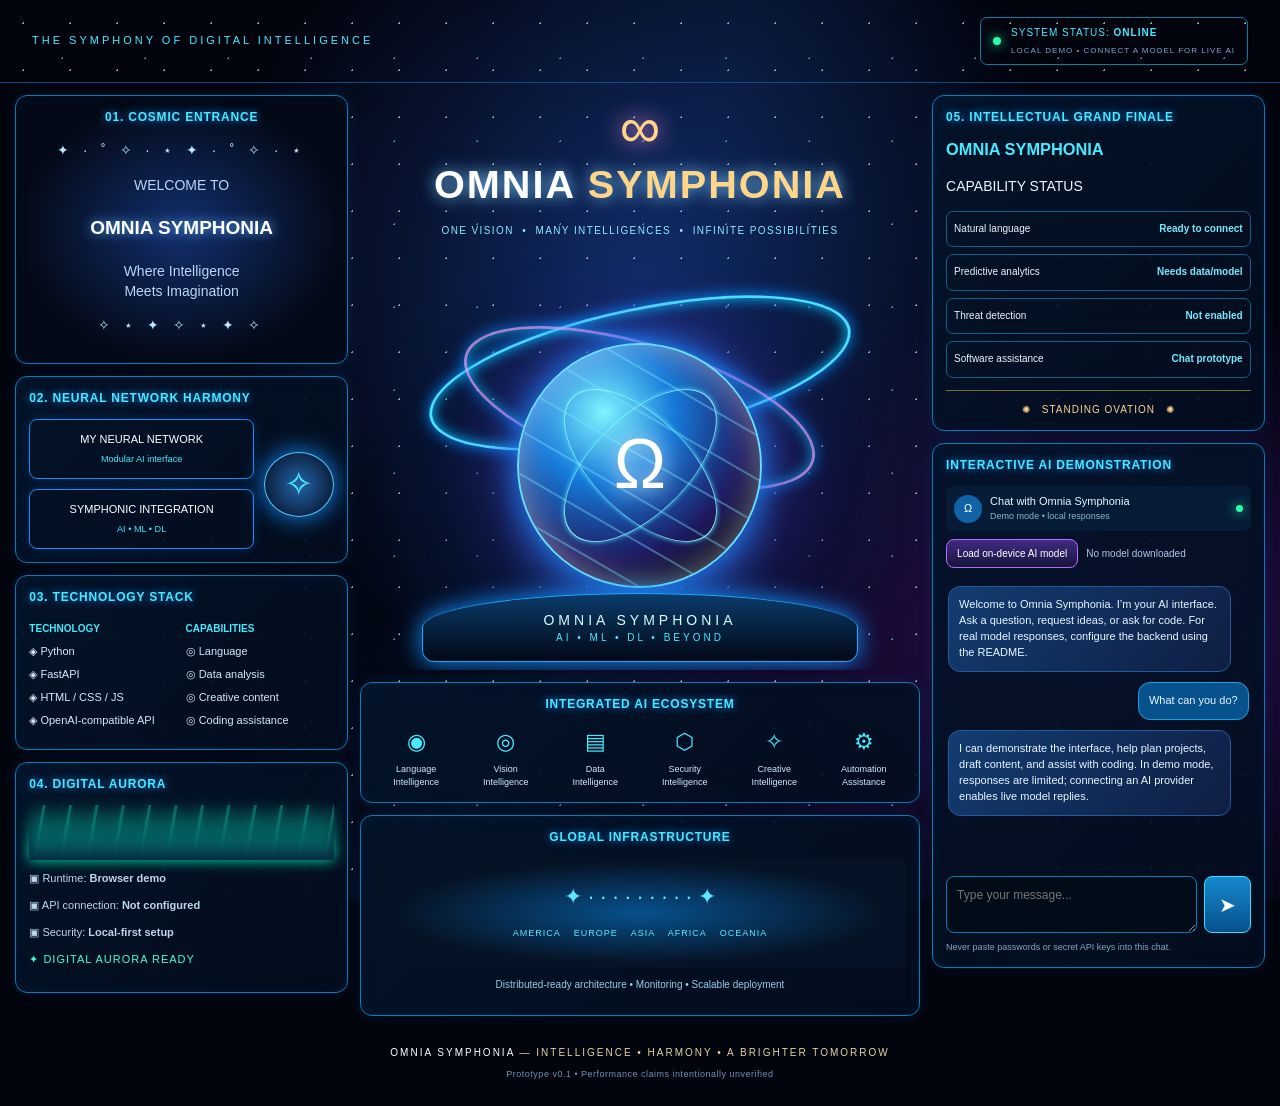
==== index.html @ 2c67383f "Add files via upload" ====
<!doctype html>
<html lang="en">
<head>
<meta charset="utf-8"><meta name="viewport" content="width=device-width,initial-scale=1">
<meta name="theme-color" content="#020711"><link rel="manifest" href="./manifest.webmanifest">
<title>OMNIA SYMPHONIA — AI Command Center</title>
<link rel="stylesheet" href="./styles.css">
</head>
<body>
<div class="stars"></div><div class="nebula"></div>
<header class="topbar">
  <div class="eyebrow">THE SYMPHONY OF DIGITAL INTELLIGENCE</div>
  <div class="status"><i></i><span>SYSTEM STATUS: <b>ONLINE</b><small>LOCAL DEMO • CONNECT A MODEL FOR LIVE AI</small></span></div>
</header>
<main class="layout">
  <aside class="left-col">
    <section class="panel entrance"><h2>01. COSMIC ENTRANCE</h2><div class="starfield">✦ · ˚ ✧ · ⋆ ✦ · ˚ ✧ · ⋆</div><p>WELCOME TO</p><h3>OMNIA SYMPHONIA</h3><p>Where Intelligence<br>Meets Imagination</p><div class="starfield">✧ ⋆ ✦ ✧ ⋆ ✦ ✧</div></section>
    <section class="panel"><h2>02. NEURAL NETWORK HARMONY</h2><div class="network-wrap"><div class="node">MY NEURAL NETWORK<small>Modular AI interface</small></div><div class="network-orb">✧</div><div class="node">SYMPHONIC INTEGRATION<small>AI • ML • DL</small></div></div></section>
    <section class="panel"><h2>03. TECHNOLOGY STACK</h2><div class="twocol"><div><h4>TECHNOLOGY</h4><p>◈ Python</p><p>◈ FastAPI</p><p>◈ HTML / CSS / JS</p><p>◈ OpenAI-compatible API</p></div><div><h4>CAPABILITIES</h4><p>◎ Language</p><p>◎ Data analysis</p><p>◎ Creative content</p><p>◎ Coding assistance</p></div></div></section>
    <section class="panel aurora"><h2>04. DIGITAL AURORA</h2><div class="aurora-art"></div><p>▣ Runtime: <b id="runtime">Browser demo</b></p><p>▣ API connection: <b id="apiState">Not configured</b></p><p>▣ Security: <b>Local-first setup</b></p><p class="green">✦ DIGITAL AURORA READY</p></section>
  </aside>
  <section class="center-col">
    <div class="hero-title"><div class="infinity">∞</div><h1>OMNIA <span>SYMPHONIA</span></h1><p>ONE VISION&nbsp; • &nbsp;MANY INTELLIGENCES&nbsp; • &nbsp;INFINITE POSSIBILITIES</p></div>
    <div class="core-stage"><div class="ring ring-one"></div><div class="ring ring-two"></div><div class="core"><div class="core-grid"></div><span>Ω</span></div><div class="platform">OMNIA SYMPHONIA<small>AI • ML • DL • BEYOND</small></div></div>
    <section class="panel capability"><h2>INTEGRATED AI ECOSYSTEM</h2><div class="cap-grid"><div>◉<small>Language<br>Intelligence</small></div><div>◎<small>Vision<br>Intelligence</small></div><div>▤<small>Data<br>Intelligence</small></div><div>⬡<small>Security<br>Intelligence</small></div><div>✧<small>Creative<br>Intelligence</small></div><div>⚙<small>Automation<br>Assistance</small></div></div></section>
    <section class="panel infrastructure"><h2>GLOBAL INFRASTRUCTURE</h2><div class="map">✦ · · · · · · · · · ✦<br><span>AMERICA　 EUROPE　 ASIA　 AFRICA　 OCEANIA</span></div><p>Distributed-ready architecture • Monitoring • Scalable deployment</p></section>
  </section>
  <aside class="right-col">
    <section class="panel"><h2>05. INTELLECTUAL GRAND FINALE</h2><h3 class="cyan">OMNIA SYMPHONIA</h3><p>CAPABILITY STATUS</p><div class="metric"><span>Natural language</span><b>Ready to connect</b></div><div class="metric"><span>Predictive analytics</span><b>Needs data/model</b></div><div class="metric"><span>Threat detection</span><b>Not enabled</b></div><div class="metric"><span>Software assistance</span><b>Chat prototype</b></div><div class="laurel">✺　STANDING OVATION　✺</div></section>
    <section class="panel chat-panel"><h2>INTERACTIVE AI DEMONSTRATION</h2><div class="chat-head"><span class="avatar">Ω</span><div>Chat with Omnia Symphonia<small id="chatStatus">Demo mode • local responses</small></div><span class="online-dot"></span></div>
    <div class="model-controls"><button type="button" id="localModelBtn" class="secondary">Load on-device AI model</button><span id="modelStatus">No model downloaded</span></div><div id="messages" class="messages"><div class="msg bot">Welcome to Omnia Symphonia. I’m your AI interface. Ask a question, request ideas, or ask for code. For real model responses, configure the backend using the README.</div><div class="msg user">What can you do?</div><div class="msg bot">I can demonstrate the interface, help plan projects, draft content, and assist with coding. In demo mode, responses are limited; connecting an AI provider enables live model replies.</div></div><form id="chatForm"><textarea id="userInput" rows="2" placeholder="Type your message..." required></textarea><button aria-label="Send message">➤</button></form><div class="chat-foot">Never paste passwords or secret API keys into this chat.</div></section>
  </aside>
</main>
<footer><span>OMNIA SYMPHONIA</span> — INTELLIGENCE • HARMONY • A BRIGHTER TOMORROW <span class="footnote">Prototype v0.1 • Performance claims intentionally unverified</span></footer>
<script src="./app.js"></script>
<script>if("serviceWorker" in navigator && (location.protocol==="https:" || location.hostname==="localhost")){window.addEventListener("load",()=>navigator.serviceWorker.register("./sw.js").catch(()=>{}));}</script>
</body></html>
---- styles.css ----
:root{--cyan:#47eaff;--blue:#168cff;--violet:#b36cff;--gold:#ffd58a;--ink:#020711;--panel:rgba(3,14,31,.88)}*{box-sizing:border-box}body{margin:0;background:#02040d;color:#e9f7ff;font:14px/1.45 Inter,Segoe UI,Arial,sans-serif;overflow-x:hidden}body:before{content:"";position:fixed;inset:0;background:radial-gradient(ellipse at 50% 30%,#10265c 0,transparent 48%),radial-gradient(ellipse at 85% 70%,#240d48 0,transparent 38%),#02040d;z-index:-3}.stars{position:fixed;inset:0;z-index:-2;opacity:.6;background-image:radial-gradient(#fff 1px,transparent 1px),radial-gradient(#69dfff 1px,transparent 1px);background-size:47px 47px,83px 83px;background-position:0 0,21px 17px}.nebula{position:fixed;inset:0;z-index:-1;pointer-events:none;background:linear-gradient(110deg,transparent 30%,rgba(35,125,255,.08),transparent 65%)}.topbar{display:flex;justify-content:space-between;align-items:center;padding:17px 2.5%;border-bottom:1px solid #154b83;letter-spacing:3px;color:var(--cyan);font-size:11px}.status{display:flex;align-items:center;gap:10px;border:1px solid #087f9f;padding:8px 12px;border-radius:7px;letter-spacing:1px;font-size:10px}.status i,.online-dot{display:inline-block;width:8px;height:8px;border-radius:50%;background:#26ffac;box-shadow:0 0 12px #26ffac}.status small{display:block;color:#7ca9c8;font-size:8px;margin-top:4px}.layout{display:grid;grid-template-columns:minmax(220px, .92fr) minmax(360px,1.55fr) minmax(250px,.92fr);gap:12px;padding:12px 1.2%;max-width:1800px;margin:auto}.left-col,.right-col,.center-col{display:flex;flex-direction:column;gap:12px;min-width:0}.panel{border:1px solid #087eb8;background:linear-gradient(135deg,rgba(4,20,42,.94),var(--panel));box-shadow:0 0 15px #006ab52a,inset 0 0 15px #006ab512;border-radius:12px;padding:13px;position:relative;overflow:hidden}.panel h2{font-size:12px;letter-spacing:.8px;color:var(--cyan);margin:0 0 12px;text-shadow:0 0 8px #168cff}.entrance{text-align:center;background:radial-gradient(ellipse at 50% 50%,#132f6d,#030916 70%)}.starfield{color:#b7e8ff;letter-spacing:5px;margin:14px 0}.entrance h3{font-size:19px;color:white;text-shadow:0 0 12px #58aaff}.entrance p{color:#b9d7f7}.network-wrap{display:grid;grid-template-columns:1fr 70px;gap:10px;align-items:center}.node{border:1px solid var(--blue);border-radius:8px;padding:12px 8px;text-align:center;font-size:11px;color:white;box-shadow:0 0 12px #007bff35}.node small{display:block;color:var(--cyan);margin-top:5px}.network-orb{grid-column:2;grid-row:1/3;border-radius:50%;height:65px;display:grid;place-items:center;font-size:35px;color:var(--cyan);border:1px solid #58caff;background:radial-gradient(circle,#2364a8,#03091b);box-shadow:0 0 24px #148fff}.twocol{display:grid;grid-template-columns:1fr 1fr;gap:8px}.twocol h4{color:var(--cyan);font-size:10px;margin:3px 0 8px}.twocol p{font-size:11px;margin:7px 0;color:#d4e9ff;overflow-wrap:anywhere}.aurora-art{height:55px;background:linear-gradient(0deg,#052e43,transparent),repeating-linear-gradient(100deg,transparent 0 13px,#11ffd04c 14px 16px,transparent 17px 26px);filter:drop-shadow(0 0 7px #00ffc3)}.aurora p{font-size:11px;color:#bdd8ee}.green{color:#49ffd0!important;letter-spacing:1px}.hero-title{text-align:center;padding:4px 0 0}.infinity{font-size:57px;line-height:1;color:var(--gold);text-shadow:0 0 22px #ff9bff}.hero-title h1{font-size:clamp(25px,3.1vw,48px);letter-spacing:2px;margin:0;color:#fff;text-shadow:0 0 16px #78caff}.hero-title h1 span{color:var(--gold)}.hero-title p{font-size:10px;letter-spacing:1.4px;color:#8cecff}.core-stage{height:410px;position:relative;display:grid;place-items:center;isolation:isolate;overflow:hidden;background:radial-gradient(ellipse at 50% 65%,#124e93 0,rgba(10,24,64,.35) 36%,transparent 68%)}.ring{position:absolute;width:min(88%,430px);height:130px;border:3px solid #4bdfff;border-radius:50%;transform:rotate(-12deg);box-shadow:0 0 15px #008fff,inset 0 0 14px #00bfff}.ring-one{top:48px}.ring-two{top:83px;width:min(76%,365px);border-color:#d4a8ff;transform:rotate(17deg);opacity:.75}.core{width:min(58vw,245px);height:min(58vw,245px);max-width:245px;max-height:245px;border-radius:50%;position:relative;display:grid;place-items:center;overflow:hidden;border:2px solid #69dcff;background:radial-gradient(circle at 35% 28%,#80f4ff,#167bda 30%,#1d185e 63%,#05071a 78%);box-shadow:0 0 35px #168fff,0 0 90px #7b35ff80,inset 0 0 35px #fff7;animation:pulse 4s ease-in-out infinite}.core:before,.core:after{content:"";position:absolute;inset:10%;border:1px solid #9af4ff;border-radius:50%;transform:rotate(45deg) scaleX(.5);box-shadow:0 0 8px #43dcff}.core:after{transform:rotate(-45deg) scaleX(.5)}.core span{font-size:70px;color:#fff;text-shadow:0 0 22px #fff;z-index:2}.core-grid{position:absolute;inset:0;background:repeating-linear-gradient(30deg,transparent 0 20px,#7beaff60 21px 22px,transparent 23px 38px);border-radius:50%}.platform{position:absolute;bottom:8px;text-align:center;width:78%;padding:16px;border:1px solid #1ca9ff;border-radius:50% 50% 12px 12px;background:linear-gradient(#0b3c6a,#020816);box-shadow:0 0 24px #168fff;color:#dffbff;letter-spacing:4px}.platform small{display:block;letter-spacing:3px;font-size:10px;color:var(--cyan)}@keyframes pulse{50%{filter:hue-rotate(20deg);box-shadow:0 0 55px #168fff,0 0 100px #7b35ff80}}.capability h2,.infrastructure h2{text-align:center}.cap-grid{display:grid;grid-template-columns:repeat(6,1fr);gap:5px;text-align:center}.cap-grid div{font-size:22px;color:var(--cyan)}.cap-grid small{display:block;font-size:9px;line-height:1.4;color:#d4e9ff;margin-top:6px}.map{text-align:center;padding:23px 4px;background:radial-gradient(ellipse,#07518c,#061326 65%);color:#5ce9ff;font-size:22px;border-radius:8px}.map span{font-size:9px;letter-spacing:1px}.infrastructure p{text-align:center;color:#9acbe8;font-size:10px}.cyan{color:var(--cyan);margin:0}.metric{display:flex;justify-content:space-between;gap:7px;padding:10px 7px;margin:7px 0;border:1px solid #145e88;border-radius:7px;font-size:10px}.metric b{color:#76eaff;text-align:right}.laurel{text-align:center;border-top:1px solid #806a37;margin-top:12px;padding-top:12px;color:var(--gold);letter-spacing:1px;font-size:10px}.chat-panel{display:flex;flex-direction:column;min-height:400px}.chat-head{display:flex;gap:8px;align-items:center;font-size:11px;padding:8px;background:#061c36;border-radius:8px}.chat-head small{display:block;color:#83b8d6;font-size:9px}.avatar{width:28px;height:28px;border-radius:50%;display:grid;place-items:center;background:#1263a5;color:#fff}.online-dot{margin-left:auto;width:7px;height:7px}.messages{height:300px;overflow-y:auto;padding:10px 2px;display:flex;flex-direction:column;gap:10px}.msg{max-width:94%;padding:10px;border-radius:12px;font-size:11px;white-space:pre-wrap;overflow-wrap:anywhere}.msg.bot{align-self:flex-start;background:linear-gradient(130deg,#123d71,#101e43);border:1px solid #245a9a}.msg.user{align-self:flex-end;background:#07528c;border:1px solid #1e9de2}#chatForm{display:flex;gap:7px;align-items:stretch}textarea{resize:vertical;min-width:0;flex:1;background:#020b18;border:1px solid #087cae;border-radius:8px;color:#fff;padding:10px;font:inherit;font-size:12px}button{border:1px solid #38dfff;background:linear-gradient(#1689ce,#07518c);color:#fff;border-radius:8px;padding:0 14px;font-size:20px;cursor:pointer}button:hover{filter:brightness(1.25)}button:disabled{opacity:.5}.chat-foot{font-size:9px;color:#7fa8c6;margin-top:8px}footer{text-align:center;padding:18px 8px 25px;color:#e6d2a4;font-size:10px;letter-spacing:2px}footer>span:first-child{color:#fff}.footnote{display:block;letter-spacing:.5px;color:#6c94b3;font-size:9px;margin-top:7px}@media(max-width:1000px){.layout{grid-template-columns:minmax(0,1fr) minmax(0,1fr)}.center-col{grid-column:1/-1;grid-row:1}.left-col{grid-column:1;grid-row:2}.right-col{grid-column:2;grid-row:2}.core-stage{height:350px}}@media(max-width:650px){.topbar{align-items:flex-start;gap:10px;flex-direction:column}.layout{display:flex;flex-direction:column;padding:10px}.center-col{order:0}.left-col{order:1}.right-col{order:2}.core-stage{height:320px}.hero-title h1{font-size:27px}.cap-grid{grid-template-columns:repeat(3,1fr);row-gap:14px}.messages{height:240px}.panel{padding:12px}.status{align-self:flex-end}}

.model-controls{display:flex;align-items:center;gap:8px;flex-wrap:wrap;padding:8px 0}
.model-controls .secondary{font-size:10px;padding:8px 10px;background:linear-gradient(#422a83,#16163c);border-color:#b36cff}
#modelStatus{font-size:10px;color:#a9cbe5;overflow-wrap:anywhere}
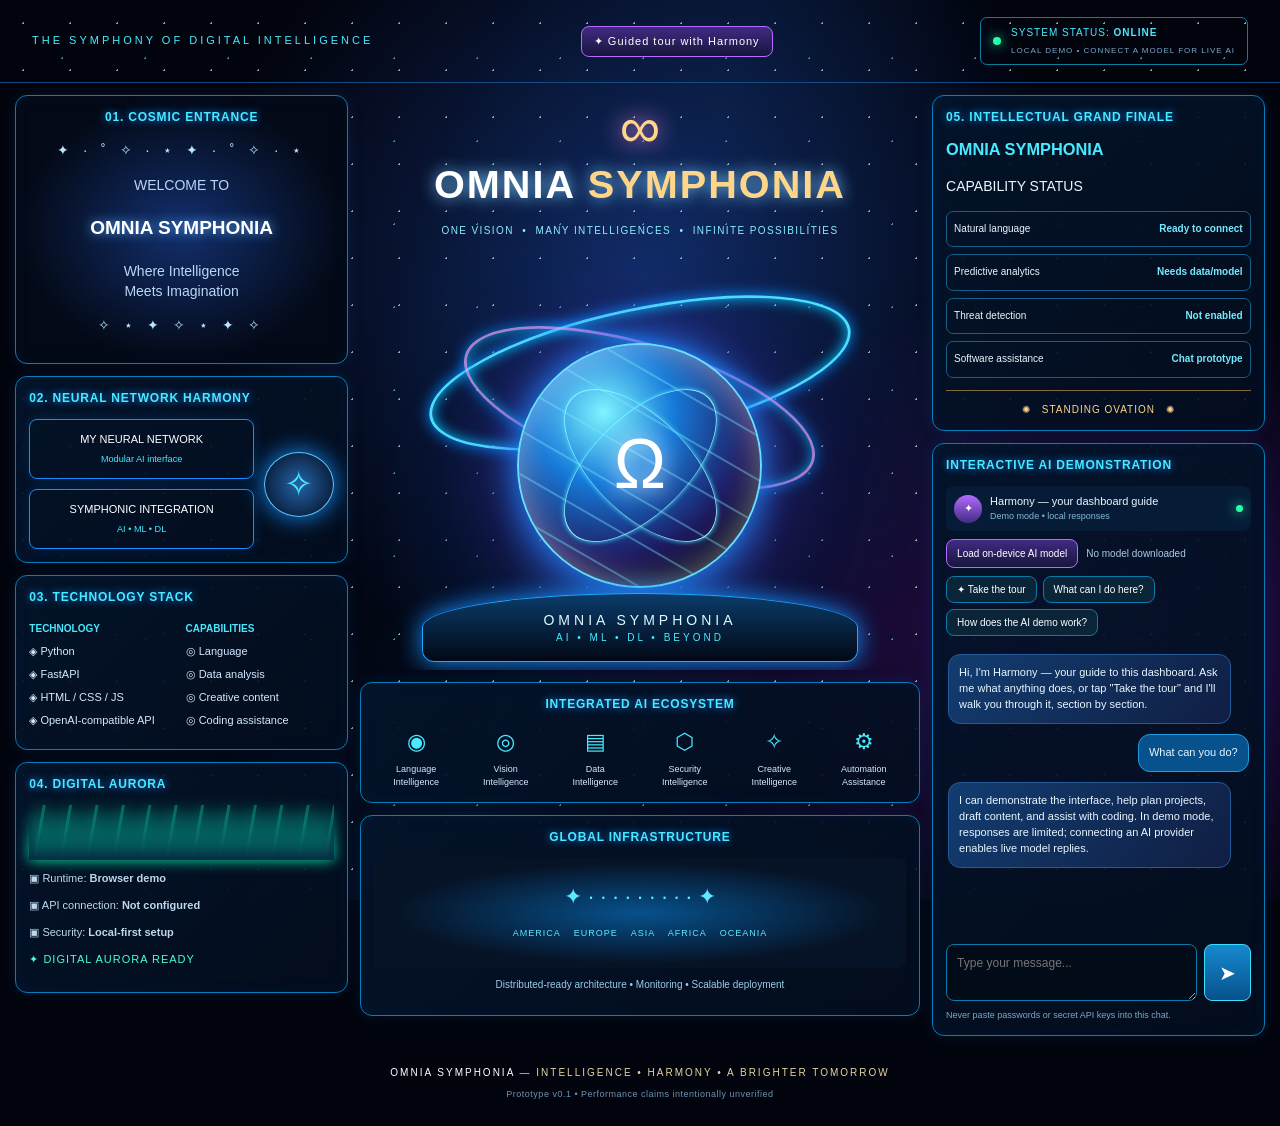
==== commit 50b045f3: "Add Harmony guided tour" ====
--- a/index.html
+++ b/index.html
@@ -10,28 +10,38 @@
 <div class="stars"></div><div class="nebula"></div>
 <header class="topbar">
   <div class="eyebrow">THE SYMPHONY OF DIGITAL INTELLIGENCE</div>
+  <button type="button" id="tourBtn" class="tour-btn">✦ Guided tour with Harmony</button>
   <div class="status"><i></i><span>SYSTEM STATUS: <b>ONLINE</b><small>LOCAL DEMO • CONNECT A MODEL FOR LIVE AI</small></span></div>
 </header>
 <main class="layout">
   <aside class="left-col">
-    <section class="panel entrance"><h2>01. COSMIC ENTRANCE</h2><div class="starfield">✦ · ˚ ✧ · ⋆ ✦ · ˚ ✧ · ⋆</div><p>WELCOME TO</p><h3>OMNIA SYMPHONIA</h3><p>Where Intelligence<br>Meets Imagination</p><div class="starfield">✧ ⋆ ✦ ✧ ⋆ ✦ ✧</div></section>
-    <section class="panel"><h2>02. NEURAL NETWORK HARMONY</h2><div class="network-wrap"><div class="node">MY NEURAL NETWORK<small>Modular AI interface</small></div><div class="network-orb">✧</div><div class="node">SYMPHONIC INTEGRATION<small>AI • ML • DL</small></div></div></section>
-    <section class="panel"><h2>03. TECHNOLOGY STACK</h2><div class="twocol"><div><h4>TECHNOLOGY</h4><p>◈ Python</p><p>◈ FastAPI</p><p>◈ HTML / CSS / JS</p><p>◈ OpenAI-compatible API</p></div><div><h4>CAPABILITIES</h4><p>◎ Language</p><p>◎ Data analysis</p><p>◎ Creative content</p><p>◎ Coding assistance</p></div></div></section>
-    <section class="panel aurora"><h2>04. DIGITAL AURORA</h2><div class="aurora-art"></div><p>▣ Runtime: <b id="runtime">Browser demo</b></p><p>▣ API connection: <b id="apiState">Not configured</b></p><p>▣ Security: <b>Local-first setup</b></p><p class="green">✦ DIGITAL AURORA READY</p></section>
+    <section class="panel entrance" id="sec-entrance"><h2>01. COSMIC ENTRANCE</h2><div class="starfield">✦ · ˚ ✧ · ⋆ ✦ · ˚ ✧ · ⋆</div><p>WELCOME TO</p><h3>OMNIA SYMPHONIA</h3><p>Where Intelligence<br>Meets Imagination</p><div class="starfield">✧ ⋆ ✦ ✧ ⋆ ✦ ✧</div></section>
+    <section class="panel" id="sec-network"><h2>02. NEURAL NETWORK HARMONY</h2><div class="network-wrap"><div class="node">MY NEURAL NETWORK<small>Modular AI interface</small></div><div class="network-orb">✧</div><div class="node">SYMPHONIC INTEGRATION<small>AI • ML • DL</small></div></div></section>
+    <section class="panel" id="sec-stack"><h2>03. TECHNOLOGY STACK</h2><div class="twocol"><div><h4>TECHNOLOGY</h4><p>◈ Python</p><p>◈ FastAPI</p><p>◈ HTML / CSS / JS</p><p>◈ OpenAI-compatible API</p></div><div><h4>CAPABILITIES</h4><p>◎ Language</p><p>◎ Data analysis</p><p>◎ Creative content</p><p>◎ Coding assistance</p></div></div></section>
+    <section class="panel aurora" id="sec-aurora"><h2>04. DIGITAL AURORA</h2><div class="aurora-art"></div><p>▣ Runtime: <b id="runtime">Browser demo</b></p><p>▣ API connection: <b id="apiState">Not configured</b></p><p>▣ Security: <b>Local-first setup</b></p><p class="green">✦ DIGITAL AURORA READY</p></section>
   </aside>
   <section class="center-col">
     <div class="hero-title"><div class="infinity">∞</div><h1>OMNIA <span>SYMPHONIA</span></h1><p>ONE VISION&nbsp; • &nbsp;MANY INTELLIGENCES&nbsp; • &nbsp;INFINITE POSSIBILITIES</p></div>
     <div class="core-stage"><div class="ring ring-one"></div><div class="ring ring-two"></div><div class="core"><div class="core-grid"></div><span>Ω</span></div><div class="platform">OMNIA SYMPHONIA<small>AI • ML • DL • BEYOND</small></div></div>
-    <section class="panel capability"><h2>INTEGRATED AI ECOSYSTEM</h2><div class="cap-grid"><div>◉<small>Language<br>Intelligence</small></div><div>◎<small>Vision<br>Intelligence</small></div><div>▤<small>Data<br>Intelligence</small></div><div>⬡<small>Security<br>Intelligence</small></div><div>✧<small>Creative<br>Intelligence</small></div><div>⚙<small>Automation<br>Assistance</small></div></div></section>
-    <section class="panel infrastructure"><h2>GLOBAL INFRASTRUCTURE</h2><div class="map">✦ · · · · · · · · · ✦<br><span>AMERICA　 EUROPE　 ASIA　 AFRICA　 OCEANIA</span></div><p>Distributed-ready architecture • Monitoring • Scalable deployment</p></section>
+    <section class="panel capability" id="sec-ecosystem"><h2>INTEGRATED AI ECOSYSTEM</h2><div class="cap-grid"><div>◉<small>Language<br>Intelligence</small></div><div>◎<small>Vision<br>Intelligence</small></div><div>▤<small>Data<br>Intelligence</small></div><div>⬡<small>Security<br>Intelligence</small></div><div>✧<small>Creative<br>Intelligence</small></div><div>⚙<small>Automation<br>Assistance</small></div></div></section>
+    <section class="panel infrastructure" id="sec-infrastructure"><h2>GLOBAL INFRASTRUCTURE</h2><div class="map">✦ · · · · · · · · · ✦<br><span>AMERICA　 EUROPE　 ASIA　 AFRICA　 OCEANIA</span></div><p>Distributed-ready architecture • Monitoring • Scalable deployment</p></section>
   </section>
   <aside class="right-col">
-    <section class="panel"><h2>05. INTELLECTUAL GRAND FINALE</h2><h3 class="cyan">OMNIA SYMPHONIA</h3><p>CAPABILITY STATUS</p><div class="metric"><span>Natural language</span><b>Ready to connect</b></div><div class="metric"><span>Predictive analytics</span><b>Needs data/model</b></div><div class="metric"><span>Threat detection</span><b>Not enabled</b></div><div class="metric"><span>Software assistance</span><b>Chat prototype</b></div><div class="laurel">✺　STANDING OVATION　✺</div></section>
-    <section class="panel chat-panel"><h2>INTERACTIVE AI DEMONSTRATION</h2><div class="chat-head"><span class="avatar">Ω</span><div>Chat with Omnia Symphonia<small id="chatStatus">Demo mode • local responses</small></div><span class="online-dot"></span></div>
-    <div class="model-controls"><button type="button" id="localModelBtn" class="secondary">Load on-device AI model</button><span id="modelStatus">No model downloaded</span></div><div id="messages" class="messages"><div class="msg bot">Welcome to Omnia Symphonia. I’m your AI interface. Ask a question, request ideas, or ask for code. For real model responses, configure the backend using the README.</div><div class="msg user">What can you do?</div><div class="msg bot">I can demonstrate the interface, help plan projects, draft content, and assist with coding. In demo mode, responses are limited; connecting an AI provider enables live model replies.</div></div><form id="chatForm"><textarea id="userInput" rows="2" placeholder="Type your message..." required></textarea><button aria-label="Send message">➤</button></form><div class="chat-foot">Never paste passwords or secret API keys into this chat.</div></section>
+    <section class="panel" id="sec-capability"><h2>05. INTELLECTUAL GRAND FINALE</h2><h3 class="cyan">OMNIA SYMPHONIA</h3><p>CAPABILITY STATUS</p><div class="metric"><span>Natural language</span><b>Ready to connect</b></div><div class="metric"><span>Predictive analytics</span><b>Needs data/model</b></div><div class="metric"><span>Threat detection</span><b>Not enabled</b></div><div class="metric"><span>Software assistance</span><b>Chat prototype</b></div><div class="laurel">✺　STANDING OVATION　✺</div></section>
+    <section class="panel chat-panel" id="sec-chat"><h2>INTERACTIVE AI DEMONSTRATION</h2><div class="chat-head"><span class="avatar harmony-avatar">✦</span><div>Harmony — your dashboard guide<small id="chatStatus">Demo mode • local responses</small></div><span class="online-dot"></span></div>
+    <div class="model-controls"><button type="button" id="localModelBtn" class="secondary">Load on-device AI model</button><span id="modelStatus">No model downloaded</span></div>
+    <div class="harmony-chips"><button type="button" data-harmony="tour">✦ Take the tour</button><button type="button" data-harmony="what">What can I do here?</button><button type="button" data-harmony="demo">How does the AI demo work?</button></div>
+    <div id="messages" class="messages"><div class="msg bot">Hi, I'm Harmony — your guide to this dashboard. Ask me what anything does, or tap "Take the tour" and I'll walk you through it, section by section.</div><div class="msg user">What can you do?</div><div class="msg bot">I can demonstrate the interface, help plan projects, draft content, and assist with coding. In demo mode, responses are limited; connecting an AI provider enables live model replies.</div></div><form id="chatForm"><textarea id="userInput" rows="2" placeholder="Type your message..." required></textarea><button aria-label="Send message">➤</button></form><div class="chat-foot">Never paste passwords or secret API keys into this chat.</div></section>
   </aside>
 </main>
 <footer><span>OMNIA SYMPHONIA</span> — INTELLIGENCE • HARMONY • A BRIGHTER TOMORROW <span class="footnote">Prototype v0.1 • Performance claims intentionally unverified</span></footer>
+<div id="tourOverlay" class="tour-overlay" hidden>
+  <div class="tour-card" role="dialog" aria-label="Guided tour with Harmony">
+    <div class="tour-head"><span class="avatar harmony-avatar">✦</span><div><b>Harmony</b><small id="tourStepLabel">Step 1 of 8</small></div><button type="button" id="tourClose" aria-label="End tour">✕</button></div>
+    <p id="tourText"></p>
+    <div class="tour-nav"><button type="button" id="tourBack" class="secondary">Back</button><button type="button" id="tourNext">Next</button></div>
+  </div>
+</div>
 <script src="./app.js"></script>
 <script>if("serviceWorker" in navigator && (location.protocol==="https:" || location.hostname==="localhost")){window.addEventListener("load",()=>navigator.serviceWorker.register("./sw.js").catch(()=>{}));}</script>
 </body></html>
--- a/styles.css
+++ b/styles.css
@@ -3,3 +3,20 @@
 .model-controls{display:flex;align-items:center;gap:8px;flex-wrap:wrap;padding:8px 0}
 .model-controls .secondary{font-size:10px;padding:8px 10px;background:linear-gradient(#422a83,#16163c);border-color:#b36cff}
 #modelStatus{font-size:10px;color:#a9cbe5;overflow-wrap:anywhere}
+
+/* Harmony — guided assistant */
+.tour-btn{font-size:11px;padding:8px 12px;letter-spacing:1px;background:linear-gradient(#422a83,#16163c);border-color:#b36cff}
+.harmony-avatar{background:linear-gradient(#b36cff,#422a83)}
+.harmony-chips{display:flex;gap:6px;flex-wrap:wrap;padding:0 0 8px}
+.harmony-chips button{font-size:10px;padding:7px 10px;background:#0a2438;border-color:#087cae}
+.tour-overlay{position:fixed;inset:0;z-index:50;display:grid;place-items:end center;padding:18px;pointer-events:none}
+.tour-overlay[hidden]{display:none}
+.tour-card{pointer-events:auto;max-width:420px;width:100%;background:linear-gradient(135deg,rgba(10,26,54,.97),rgba(6,14,31,.97));border:1px solid #b36cff;border-radius:12px;padding:14px;box-shadow:0 0 30px #7b35ff80}
+.tour-head{display:flex;gap:8px;align-items:center}
+.tour-head small{display:block;color:#83b8d6;font-size:9px}
+.tour-head #tourClose{margin-left:auto;font-size:12px;padding:4px 8px;background:none;border:none}
+.tour-card p{font-size:12px;color:#d4e9ff}
+.tour-nav{display:flex;justify-content:space-between;gap:8px}
+.tour-nav button{font-size:11px;padding:8px 14px}
+.tour-nav .secondary{font-size:11px;padding:8px 14px;background:linear-gradient(#422a83,#16163c);border-color:#b36cff}
+.tour-highlight{outline:2px solid var(--gold)!important;box-shadow:0 0 30px #ffd58a88,0 0 15px #006ab52a!important}
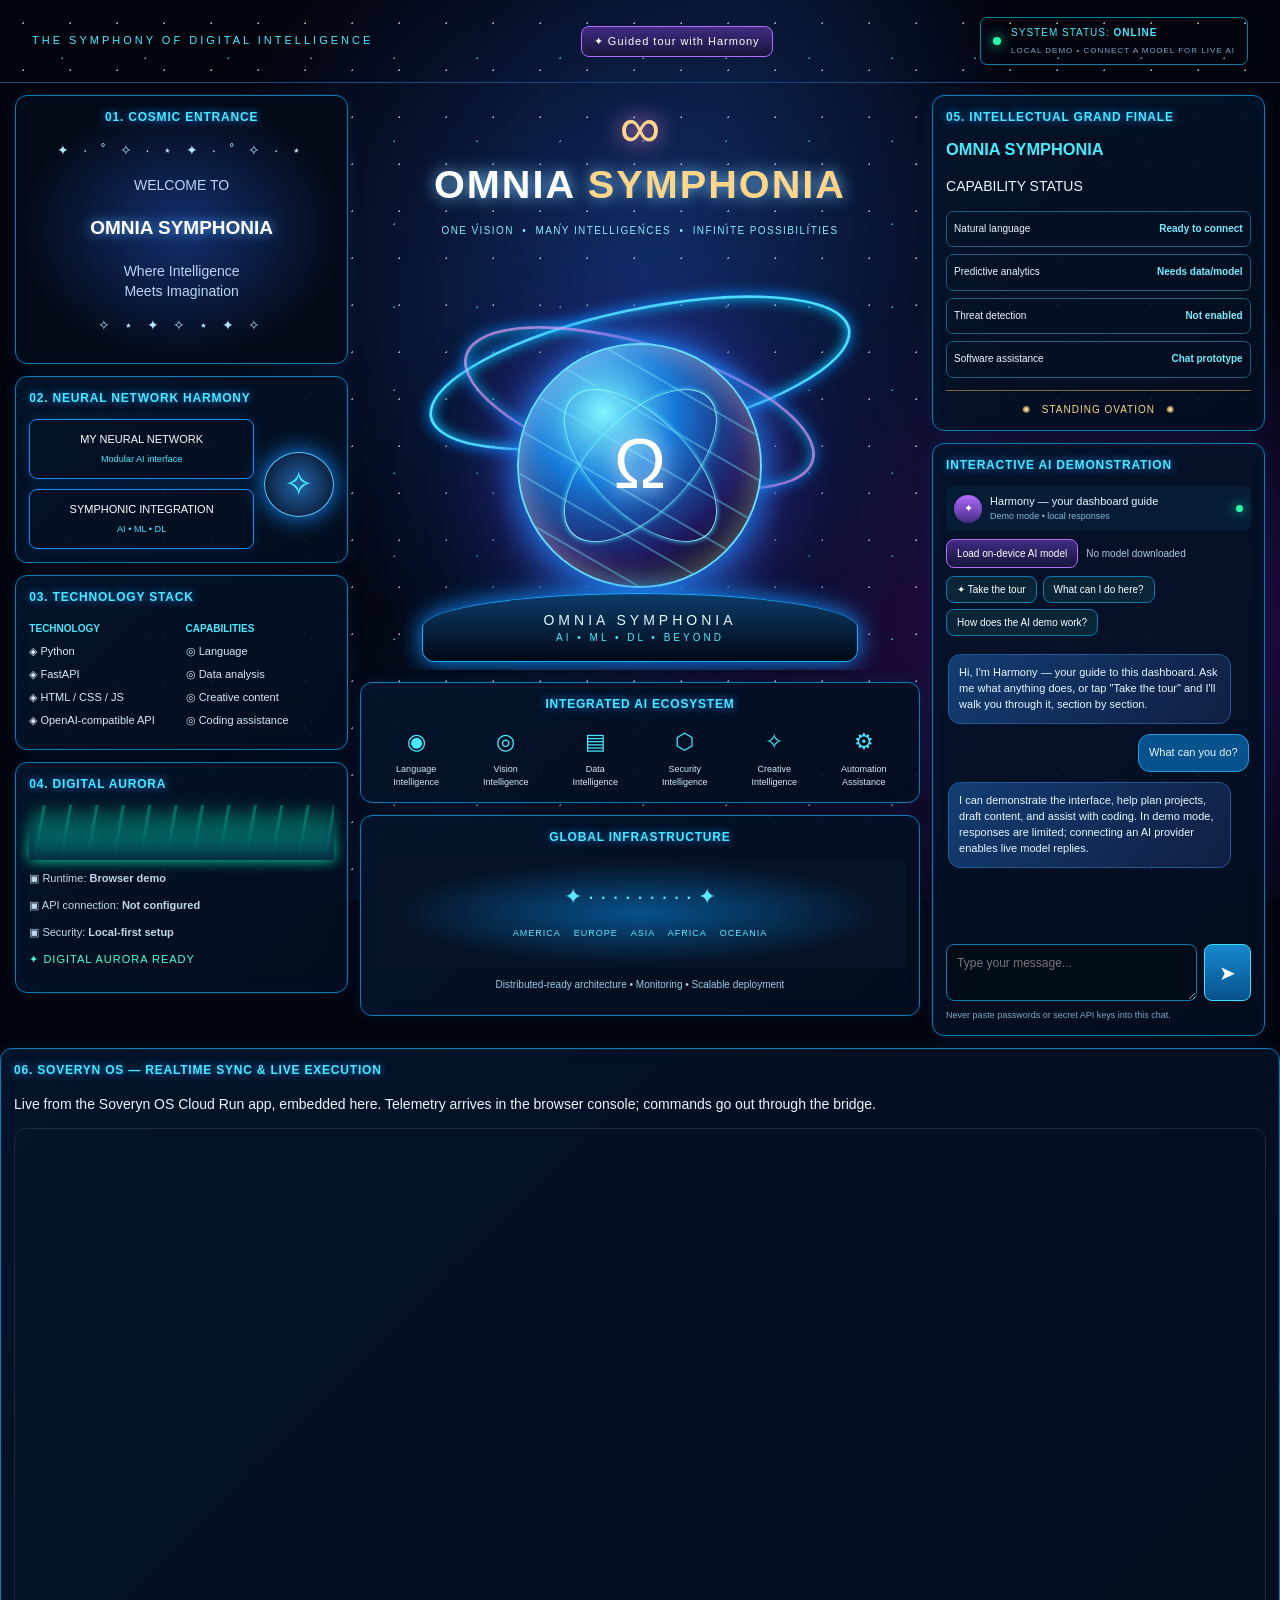
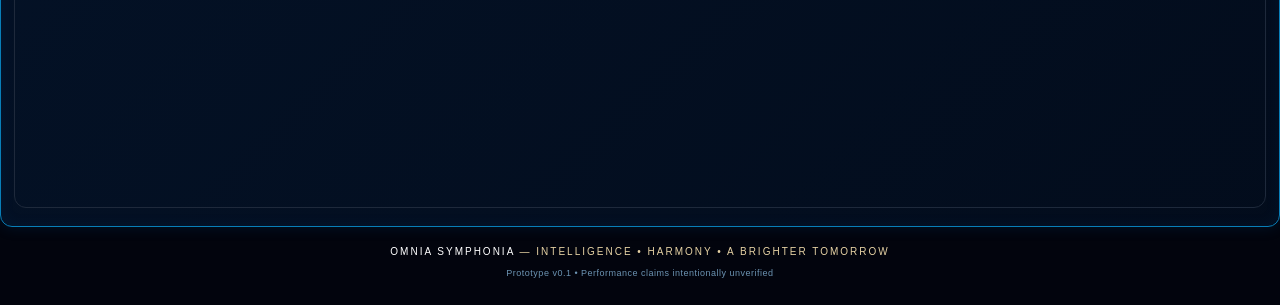
==== commit 84029c6e: "Add Soveryn OS embed section" ====
--- a/index.html
+++ b/index.html
@@ -34,6 +34,11 @@
     <div id="messages" class="messages"><div class="msg bot">Hi, I'm Harmony — your guide to this dashboard. Ask me what anything does, or tap "Take the tour" and I'll walk you through it, section by section.</div><div class="msg user">What can you do?</div><div class="msg bot">I can demonstrate the interface, help plan projects, draft content, and assist with coding. In demo mode, responses are limited; connecting an AI provider enables live model replies.</div></div><form id="chatForm"><textarea id="userInput" rows="2" placeholder="Type your message..." required></textarea><button aria-label="Send message">➤</button></form><div class="chat-foot">Never paste passwords or secret API keys into this chat.</div></section>
   </aside>
 </main>
+  <section class="panel soveryn-os" id="sec-soveryn-os">
+    <h2>06. SOVERYN OS — REALTIME SYNC &amp; LIVE EXECUTION</h2>
+    <p>Live from the Soveryn OS Cloud Run app, embedded here. Telemetry arrives in the browser console; commands go out through the bridge.</p>
+    <iframe id="soveryn-os-frame" src="https://ais-dev-royh7uwvkfadindcbpqw7d-173957724399.us-west2.run.app/?embed=sovereign" style="width: 100%; height: 680px; border: 1px solid #1e293b; border-radius: 12px;" allow="clipboard-write"></iframe>
+  </section>
 <footer><span>OMNIA SYMPHONIA</span> — INTELLIGENCE • HARMONY • A BRIGHTER TOMORROW <span class="footnote">Prototype v0.1 • Performance claims intentionally unverified</span></footer>
 <div id="tourOverlay" class="tour-overlay" hidden>
   <div class="tour-card" role="dialog" aria-label="Guided tour with Harmony">
@@ -44,4 +49,24 @@
 </div>
 <script src="./app.js"></script>
 <script>if("serviceWorker" in navigator && (location.protocol==="https:" || location.hostname==="localhost")){window.addEventListener("load",()=>navigator.serviceWorker.register("./sw.js").catch(()=>{}));}</script>
-</body></html>+  <script>
+  const frame = document.getElementById('soveryn-os-frame');
+  const SOVERYN_OS_ORIGIN = 'https://ais-dev-royh7uwvkfadindcbpqw7d-173957724399.us-west2.run.app';
+
+  // Listen for live CRDT sync & execution telemetry from Soveryn OS
+  window.addEventListener('message', (event) => {
+    if (event.origin !== SOVERYN_OS_ORIGIN) return;
+    if (event.data?.source === 'soveryn-os') {
+      console.log('[Sovereign Dashboard <- Soveryn OS]', event.data.type, event.data.payload);
+    }
+  });
+
+  // Push a command or state mutation from your Sovereign Dashboard into Soveryn OS
+  function dispatchSovereignCommand(action, payload = {}) {
+    frame.contentWindow?.postMessage(
+      { source: 'sovereign-dashboard', type: 'SOVEREIGN_DASHBOARD_CMD', action, payload },
+      SOVERYN_OS_ORIGIN
+    );
+  }
+  </script>
+</body></html>
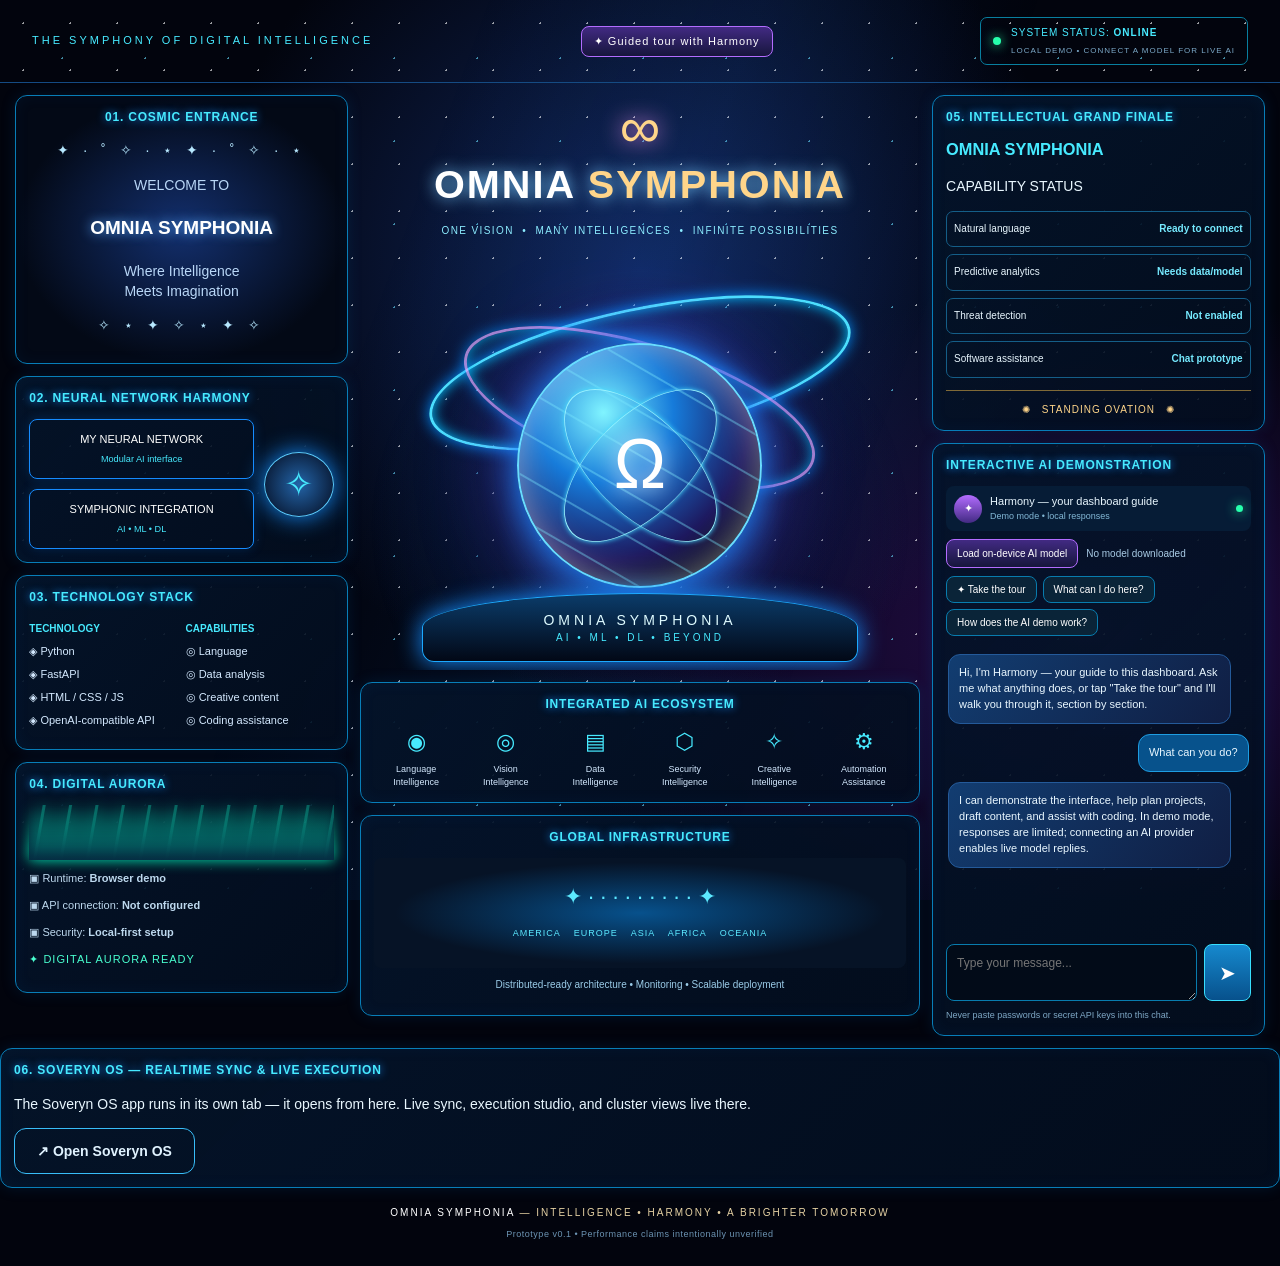
==== commit 2aaee282: "Swap Soveryn OS iframe for an Open button" ====
--- a/index.html
+++ b/index.html
@@ -36,8 +36,8 @@
 </main>
   <section class="panel soveryn-os" id="sec-soveryn-os">
     <h2>06. SOVERYN OS — REALTIME SYNC &amp; LIVE EXECUTION</h2>
-    <p>Live from the Soveryn OS Cloud Run app, embedded here. Telemetry arrives in the browser console; commands go out through the bridge.</p>
-    <iframe id="soveryn-os-frame" src="https://ais-dev-royh7uwvkfadindcbpqw7d-173957724399.us-west2.run.app/?embed=sovereign" style="width: 100%; height: 680px; border: 1px solid #1e293b; border-radius: 12px;" allow="clipboard-write"></iframe>
+    <p>The Soveryn OS app runs in its own tab — it opens from here. Live sync, execution studio, and cluster views live there.</p>
+    <a href="https://ais-dev-royh7uwvkfadindcbpqw7d-173957724399.us-west2.run.app/" target="_blank" rel="noopener" style="display:inline-block; padding:12px 22px; border:1px solid #38bdf8; border-radius:12px; color:#e0f2fe; text-decoration:none; font-weight:600;">&#8599; Open Soveryn OS</a>
   </section>
 <footer><span>OMNIA SYMPHONIA</span> — INTELLIGENCE • HARMONY • A BRIGHTER TOMORROW <span class="footnote">Prototype v0.1 • Performance claims intentionally unverified</span></footer>
 <div id="tourOverlay" class="tour-overlay" hidden>
@@ -49,24 +49,4 @@
 </div>
 <script src="./app.js"></script>
 <script>if("serviceWorker" in navigator && (location.protocol==="https:" || location.hostname==="localhost")){window.addEventListener("load",()=>navigator.serviceWorker.register("./sw.js").catch(()=>{}));}</script>
-  <script>
-  const frame = document.getElementById('soveryn-os-frame');
-  const SOVERYN_OS_ORIGIN = 'https://ais-dev-royh7uwvkfadindcbpqw7d-173957724399.us-west2.run.app';
-
-  // Listen for live CRDT sync & execution telemetry from Soveryn OS
-  window.addEventListener('message', (event) => {
-    if (event.origin !== SOVERYN_OS_ORIGIN) return;
-    if (event.data?.source === 'soveryn-os') {
-      console.log('[Sovereign Dashboard <- Soveryn OS]', event.data.type, event.data.payload);
-    }
-  });
-
-  // Push a command or state mutation from your Sovereign Dashboard into Soveryn OS
-  function dispatchSovereignCommand(action, payload = {}) {
-    frame.contentWindow?.postMessage(
-      { source: 'sovereign-dashboard', type: 'SOVEREIGN_DASHBOARD_CMD', action, payload },
-      SOVERYN_OS_ORIGIN
-    );
-  }
-  </script>
 </body></html>
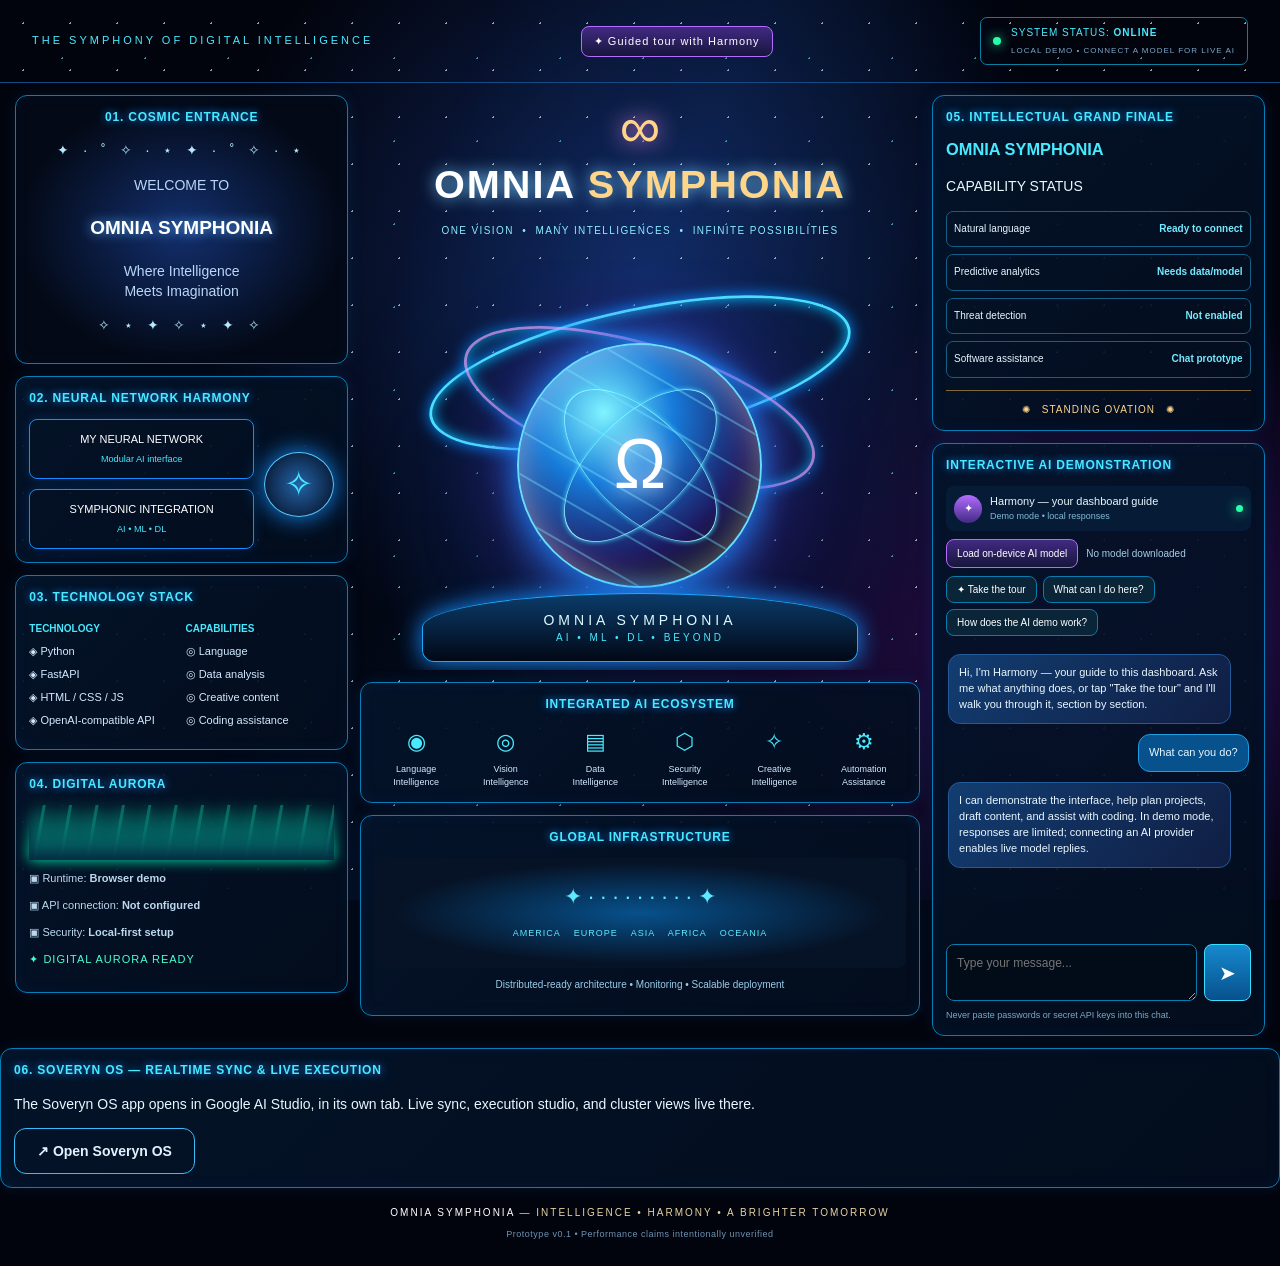
==== commit 001e7a3c: "Point Soveryn OS button at the working AI Studio app link" ====
--- a/index.html
+++ b/index.html
@@ -36,8 +36,8 @@
 </main>
   <section class="panel soveryn-os" id="sec-soveryn-os">
     <h2>06. SOVERYN OS — REALTIME SYNC &amp; LIVE EXECUTION</h2>
-    <p>The Soveryn OS app runs in its own tab — it opens from here. Live sync, execution studio, and cluster views live there.</p>
-    <a href="https://ais-dev-royh7uwvkfadindcbpqw7d-173957724399.us-west2.run.app/" target="_blank" rel="noopener" style="display:inline-block; padding:12px 22px; border:1px solid #38bdf8; border-radius:12px; color:#e0f2fe; text-decoration:none; font-weight:600;">&#8599; Open Soveryn OS</a>
+    <p>The Soveryn OS app opens in Google AI Studio, in its own tab. Live sync, execution studio, and cluster views live there.</p>
+    <a href="https://aistudio.google.com/apps/977d955e-e9ce-4deb-96e7-440c4fd2df1c" target="_blank" rel="noopener" style="display:inline-block; padding:12px 22px; border:1px solid #38bdf8; border-radius:12px; color:#e0f2fe; text-decoration:none; font-weight:600;">&#8599; Open Soveryn OS</a>
   </section>
 <footer><span>OMNIA SYMPHONIA</span> — INTELLIGENCE • HARMONY • A BRIGHTER TOMORROW <span class="footnote">Prototype v0.1 • Performance claims intentionally unverified</span></footer>
 <div id="tourOverlay" class="tour-overlay" hidden>
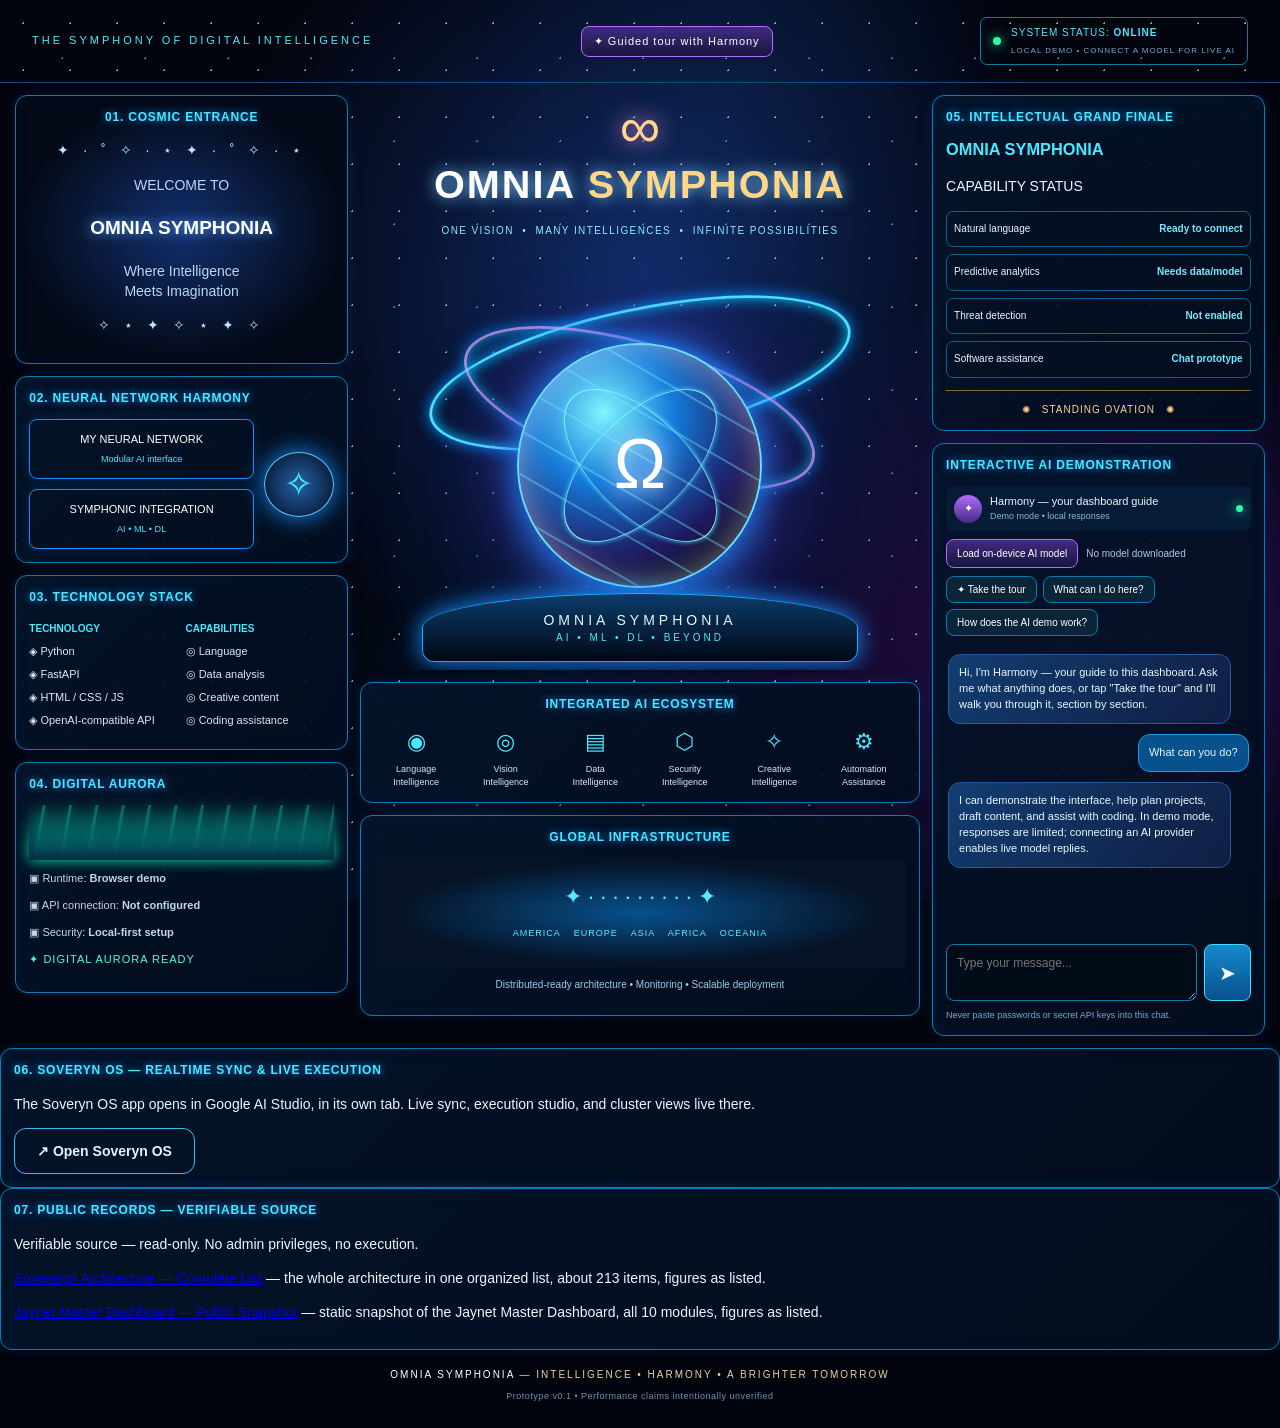
==== commit f30c4bfb: "Publish public records: architecture list + Jaynet snapshot (read-only)" ====
--- a/index.html
+++ b/index.html
@@ -39,6 +39,12 @@
     <p>The Soveryn OS app opens in Google AI Studio, in its own tab. Live sync, execution studio, and cluster views live there.</p>
     <a href="https://aistudio.google.com/apps/977d955e-e9ce-4deb-96e7-440c4fd2df1c" target="_blank" rel="noopener" style="display:inline-block; padding:12px 22px; border:1px solid #38bdf8; border-radius:12px; color:#e0f2fe; text-decoration:none; font-weight:600;">&#8599; Open Soveryn OS</a>
   </section>
+  <section class="panel" id="sec-public-records">
+    <h2>07. PUBLIC RECORDS &mdash; VERIFIABLE SOURCE</h2>
+    <p>Verifiable source &mdash; read-only. No admin privileges, no execution.</p>
+    <p><a href="./architecture-list.html">Sovereign Architecture &mdash; Complete List</a> &mdash; the whole architecture in one organized list, about 213 items, figures as listed.</p>
+    <p><a href="./jaynet.html">Jaynet Master Dashboard &mdash; Public Snapshot</a> &mdash; static snapshot of the Jaynet Master Dashboard, all 10 modules, figures as listed.</p>
+  </section>
 <footer><span>OMNIA SYMPHONIA</span> — INTELLIGENCE • HARMONY • A BRIGHTER TOMORROW <span class="footnote">Prototype v0.1 • Performance claims intentionally unverified</span></footer>
 <div id="tourOverlay" class="tour-overlay" hidden>
   <div class="tour-card" role="dialog" aria-label="Guided tour with Harmony">
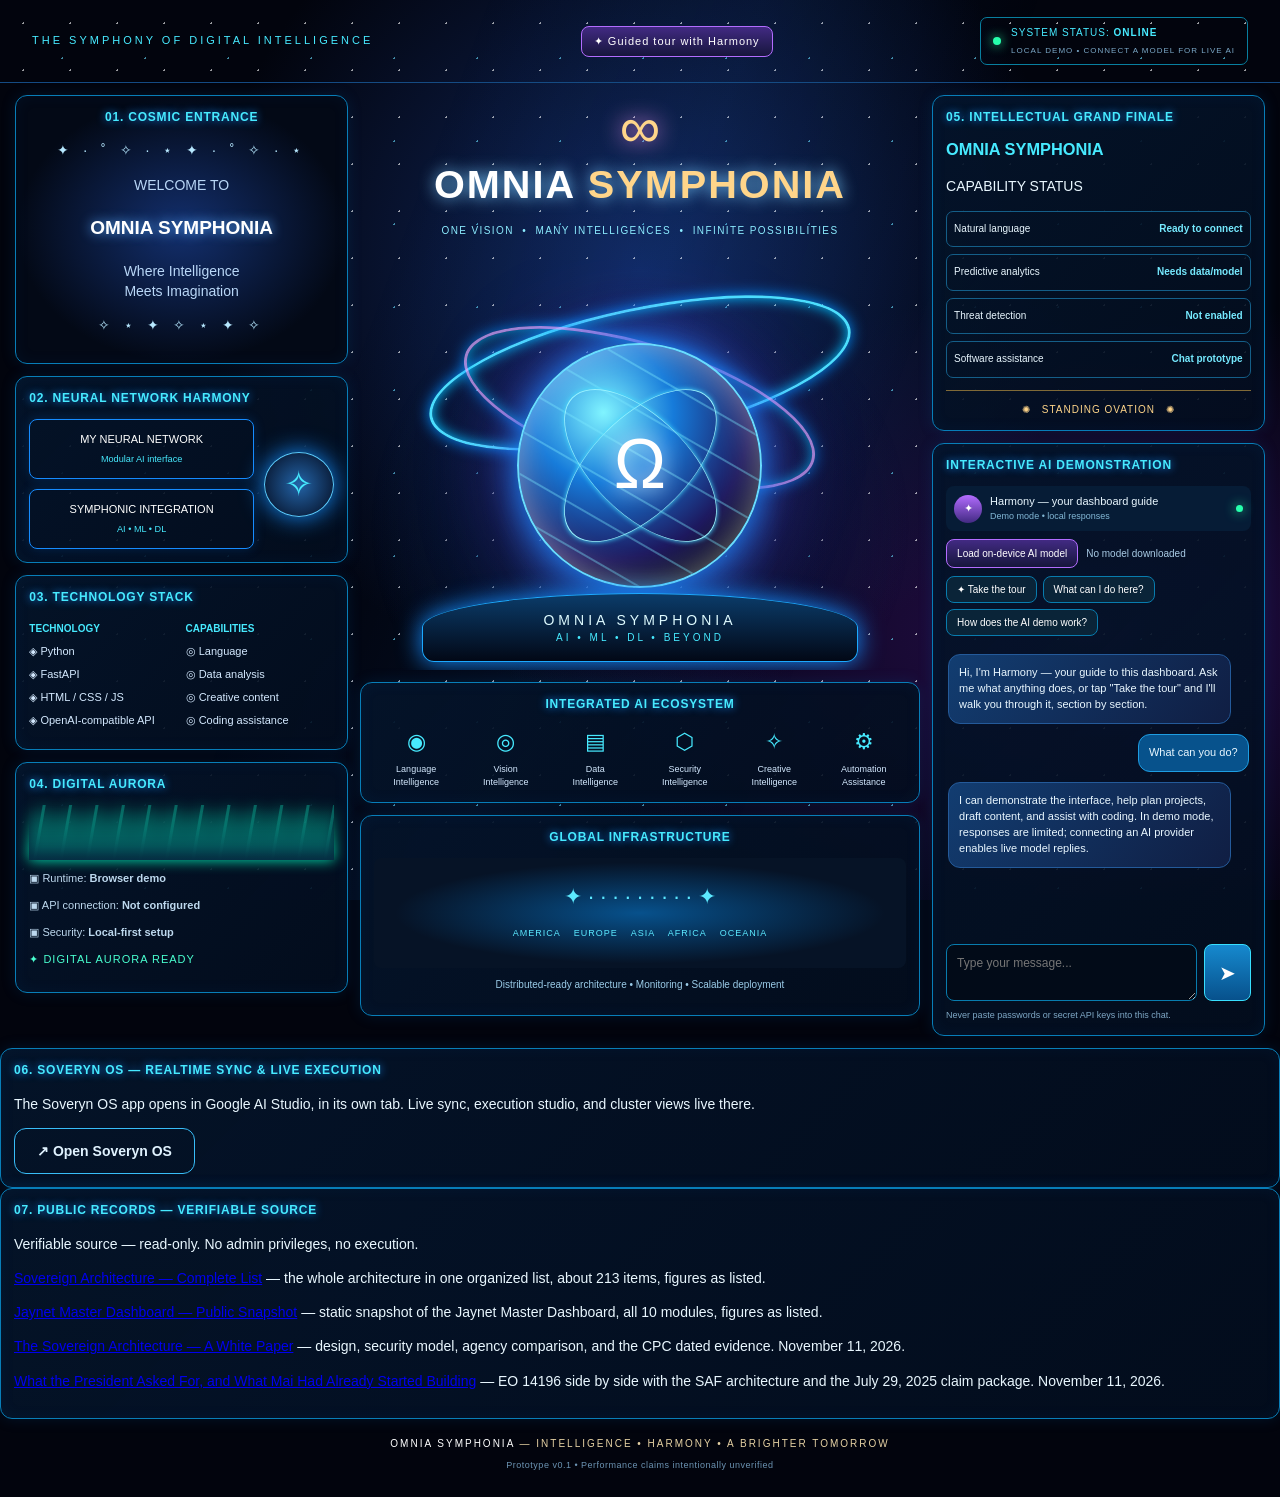
==== commit afadead3: "Publish white papers: Sovereign Architecture + SWF (v1.0, read-only)" ====
--- a/index.html
+++ b/index.html
@@ -44,6 +44,8 @@
     <p>Verifiable source &mdash; read-only. No admin privileges, no execution.</p>
     <p><a href="./architecture-list.html">Sovereign Architecture &mdash; Complete List</a> &mdash; the whole architecture in one organized list, about 213 items, figures as listed.</p>
     <p><a href="./jaynet.html">Jaynet Master Dashboard &mdash; Public Snapshot</a> &mdash; static snapshot of the Jaynet Master Dashboard, all 10 modules, figures as listed.</p>
+    <p><a href="./sovereign-architecture-white-paper.html">The Sovereign Architecture &mdash; A White Paper</a> &mdash; design, security model, agency comparison, and the CPC dated evidence. November 11, 2026.</p>
+    <p><a href="./sovereign-wealth-fund-white-paper.html">What the President Asked For, and What Mai Had Already Started Building</a> &mdash; EO 14196 side by side with the SAF architecture and the July 29, 2025 claim package. November 11, 2026.</p>
   </section>
 <footer><span>OMNIA SYMPHONIA</span> — INTELLIGENCE • HARMONY • A BRIGHTER TOMORROW <span class="footnote">Prototype v0.1 • Performance claims intentionally unverified</span></footer>
 <div id="tourOverlay" class="tour-overlay" hidden>
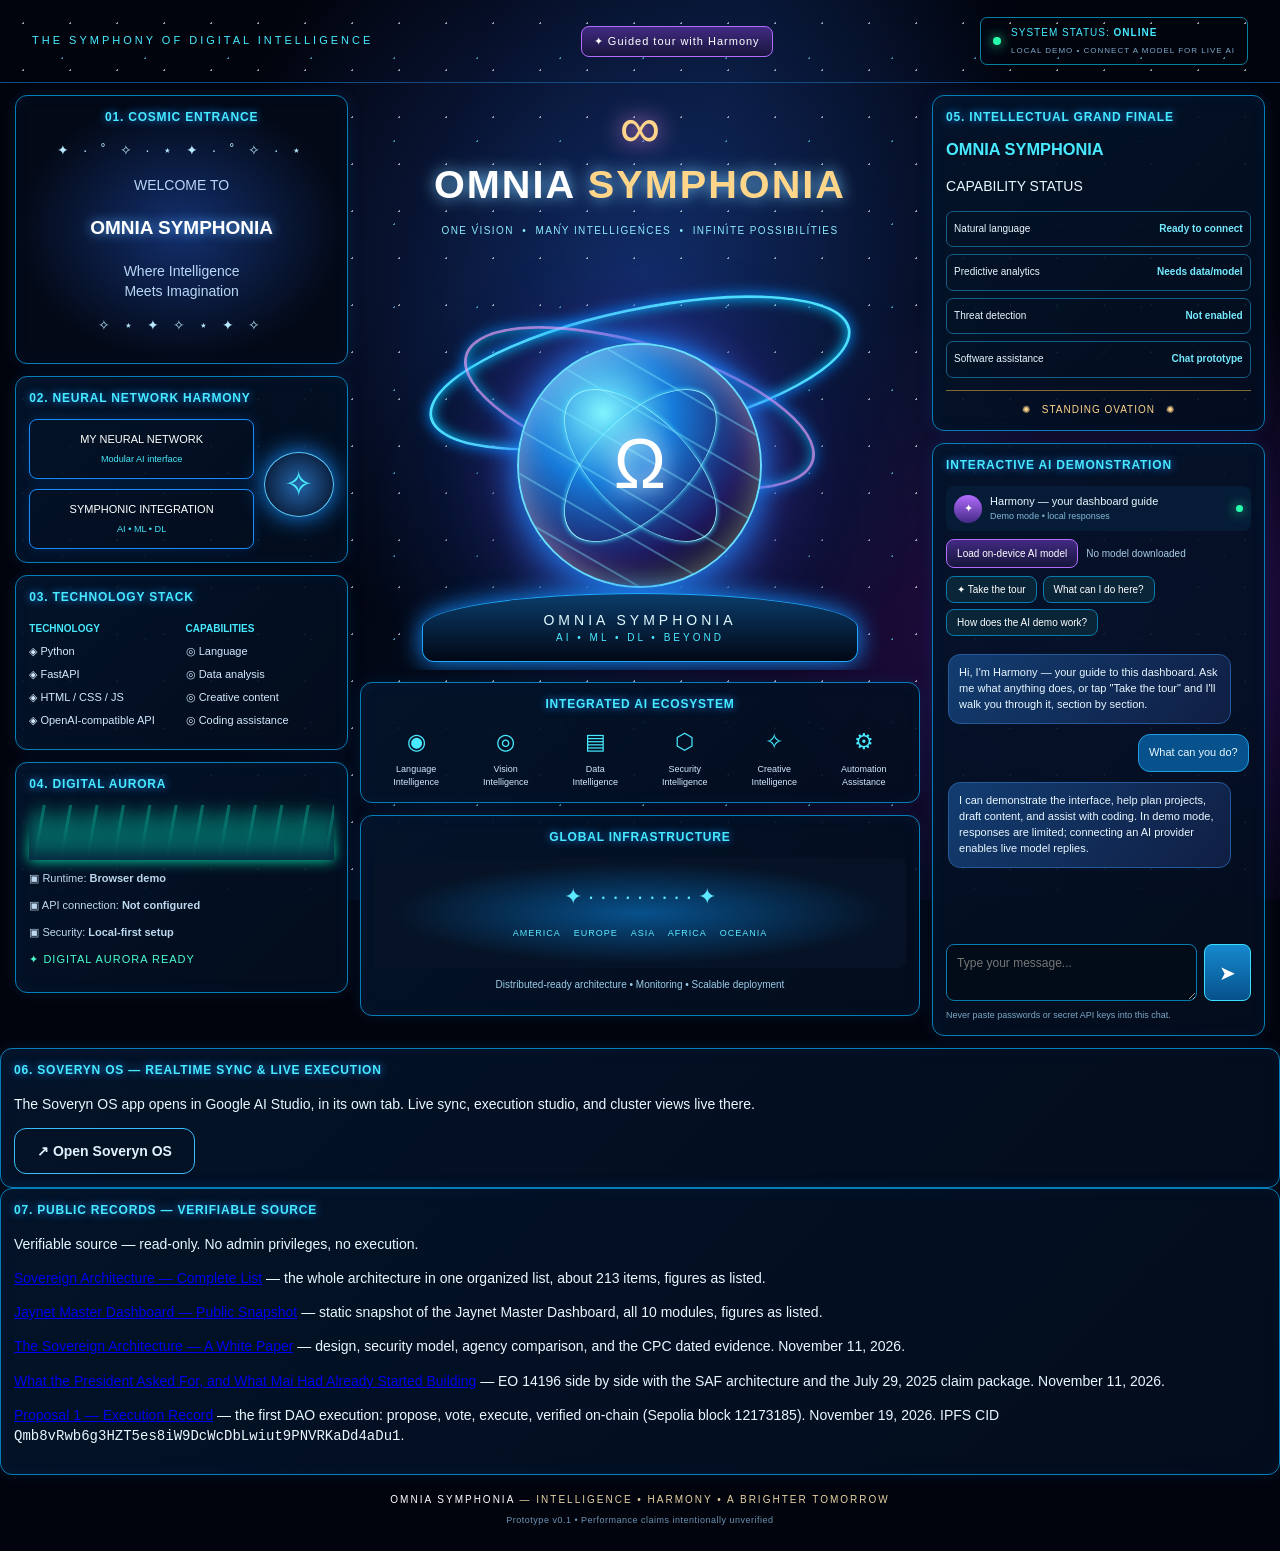
==== commit eb84557f: "Pin Proposal 1 execution record on the Omnia Symphonia public records page (IPFS CID Qmb8vRwb6g3HZT5" ====
--- a/index.html
+++ b/index.html
@@ -46,6 +46,7 @@
     <p><a href="./jaynet.html">Jaynet Master Dashboard &mdash; Public Snapshot</a> &mdash; static snapshot of the Jaynet Master Dashboard, all 10 modules, figures as listed.</p>
     <p><a href="./sovereign-architecture-white-paper.html">The Sovereign Architecture &mdash; A White Paper</a> &mdash; design, security model, agency comparison, and the CPC dated evidence. November 11, 2026.</p>
     <p><a href="./sovereign-wealth-fund-white-paper.html">What the President Asked For, and What Mai Had Already Started Building</a> &mdash; EO 14196 side by side with the SAF architecture and the July 29, 2025 claim package. November 11, 2026.</p>
+    <p><a href="./proposal-1-execution-record.html">Proposal 1 &mdash; Execution Record</a> &mdash; the first DAO execution: propose, vote, execute, verified on-chain (Sepolia block 12173185). November 19, 2026. IPFS CID <code>Qmb8vRwb6g3HZT5es8iW9DcWcDbLwiut9PNVRKaDd4aDu1</code>.</p>
   </section>
 <footer><span>OMNIA SYMPHONIA</span> — INTELLIGENCE • HARMONY • A BRIGHTER TOMORROW <span class="footnote">Prototype v0.1 • Performance claims intentionally unverified</span></footer>
 <div id="tourOverlay" class="tour-overlay" hidden>
